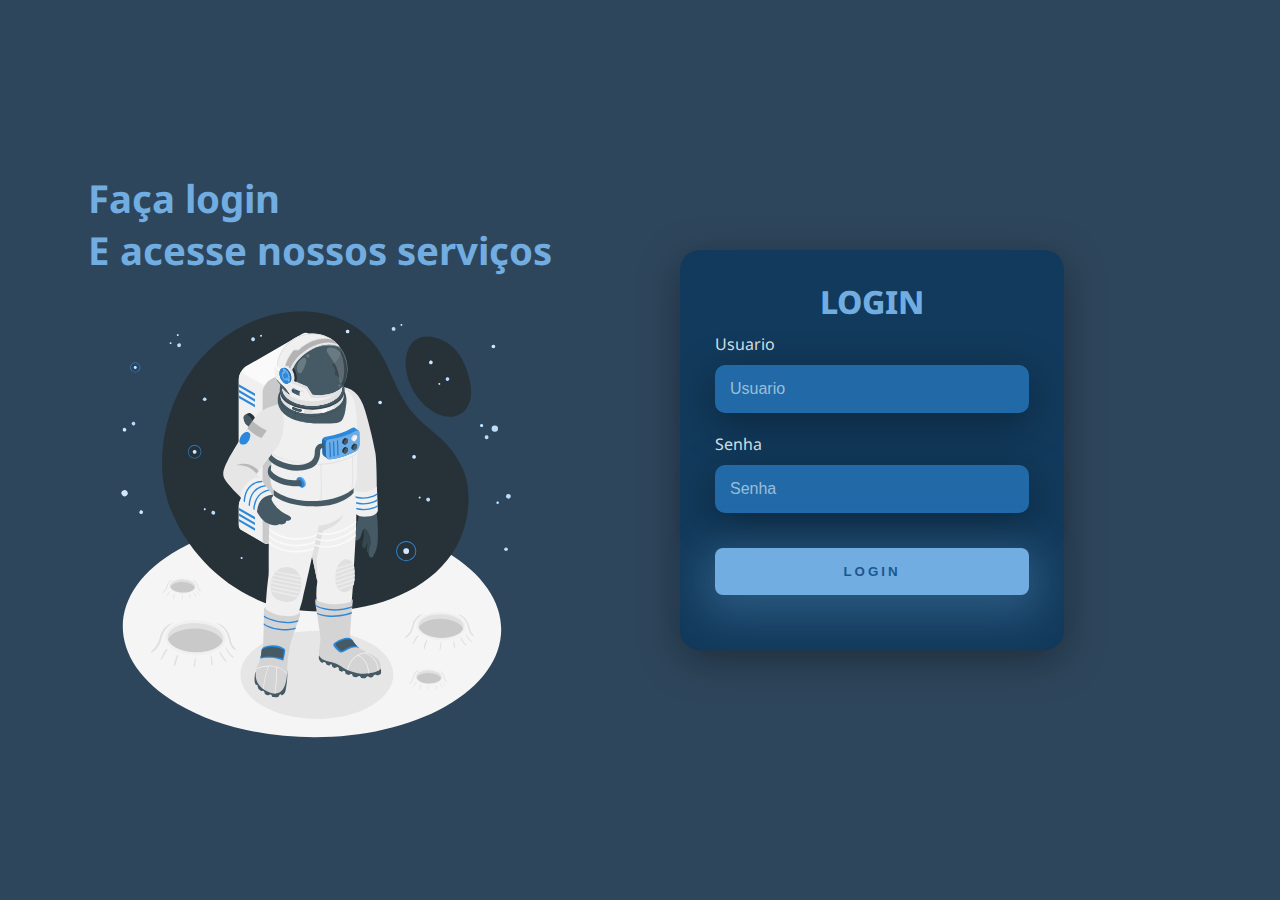
==== Página-de-login/index.html @ 1d5c9a23 "coloquei página de login" ====
<!DOCTYPE html>
<html lang="pt-br">
<head>
    <meta charset="UTF-8">
    <meta http-equiv="X-UA-Compatible" content="IE=edge">
    <meta name="viewport" content="width=device-width, initial-scale=1.0">
    <title>Login</title>
    <link rel="stylesheet" href="style.css">
</head>
<body>
    <div class="main-login">
        <div class="left-login">
            <h1>Faça login <br>E acesse nossos serviços</h1>
            <img src="astronaut-suit-animate.svg" class="left-login-image" alt="Astronauta animação">
        </div>
        <div class="right-login">
            <div class="card-login">
                <h1>LOGIN</h1>
                <div class="textfield">
                    <label for="Usuario">Usuario</label>
                    <input type="text" name="usuario" placeholder="Usuario">
                </div>
                <div class="textfield">
                    <label for="Usuario">Senha</label>
                    <input type="password" name="senha" placeholder="Senha">
                </div>
                <button class="btn-login">Login</button>
            </div>
        </div>
    </div>
    
</body>
</html>
---- Página-de-login/style.css ----
@charset "UTF-8";

@import url('https://fonts.googleapis.com/css2?family=Noto+Sans:wght@400;700&display=swap');

body {
    font-family: 'Noto Sans', sans-serif;
    margin: 0;
}

body * {
    box-sizing: border-box;
}

.main-login {
    width: 100vw;
    height: 100vh;
    background-color: #2E465C;
    display: flex;
    justify-content: center;
    align-items: center;
}

.letf-login {
    width: 50vw;
    height: 100vh;
    display: flex;
    justify-content: center;
    align-items: center;
    flex-direction: column;
}

.left-login > h1 {
    font-size: 3vw;
    color: #71ADE1;
}

.left-login-image {
    width: 35vw;
}

.right-login {
    width: 50vw;
    height: 100vh;
    display: flex;
    justify-content: center;
    align-items: center;
}

.card-login {
    width: 60%;
    display: flex;
    justify-content: center;
    align-items: center;
    flex-direction: column;
    padding: 30px 35px;
    background: #123A5C;
    border-radius: 20px;
    box-shadow: 0px 10px 40px #00000056;
}

.card-login > h1 {
    color: #71ADE1;
    font-weight: 800;
    margin: 0;
}

.textfield {
    width: 100%;
    display: flex;
    flex-direction: column;
    align-items: flex-start;
    justify-content: center;
    margin: 10px 0px;
}

.textfield > input {
    width: 100%;
    border: none;
    border-radius: 10px;
    padding: 15px;
    background-color: #2269A8;
    color: #f0ffffde;
    font-size: 12pt;
    box-shadow: 0px 10px 40px #00000056;
    outline: none;
    box-sizing: border-box;
}

.textfield > label {
    color: #f0ffffde;
    margin-bottom: 10px;
}

.textfield > input::placeholder {
    color: #f0ffff94;
}

.btn-login {
    width: 100%;
    padding: 16px 0px;
    margin: 25px;
    border: none;
    border-radius: 8px;
    outline: none;
    text-transform: uppercase;
    font-weight: 800;
    letter-spacing: 3px;
    color: #19588f;
    background-color: #71ADE1;
    cursor: pointer;
    box-shadow: 0px 10px 40px 12px #71ade142;
}

@media only screen and (max-width: 950px){
    .card-login{
        width: 85%;
    }
}

@media only screen and (max-width: 600px){
    .main-login {
        flex-direction: column;
    }

    .left-login > h1 {
        display: none;
    }

    .left-login {
        width: 100%;
        height: auto;
    }

    .right-login {
        width: 100%;
        height: auto;
    }

    .left-login-image {
        display: block;
        width: 50vw;
        margin: auto;
    }

    .card-login {
        width: 90%;
    }
}
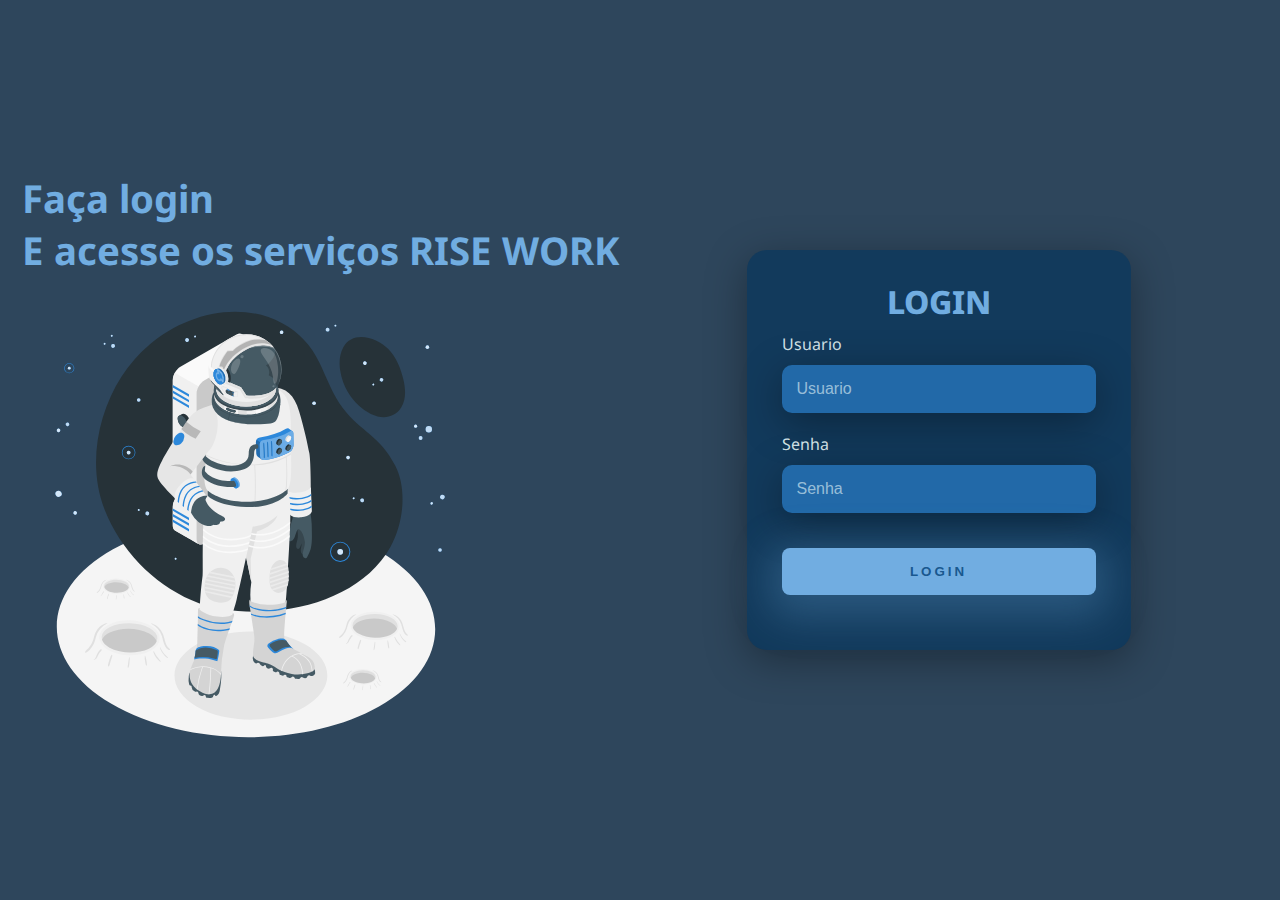
==== commit 4c62edb6: "modificando texto" ====
--- a/Página-de-login/index.html
+++ b/Página-de-login/index.html
@@ -10,7 +10,7 @@
 <body>
     <div class="main-login">
         <div class="left-login">
-            <h1>Faça login <br>E acesse nossos serviços</h1>
+            <h1>Faça login <br>E acesse os serviços RISE WORK</h1>
             <img src="astronaut-suit-animate.svg" class="left-login-image" alt="Astronauta animação">
         </div>
         <div class="right-login">
@@ -28,6 +28,6 @@
             </div>
         </div>
     </div>
-    
+
 </body>
 </html>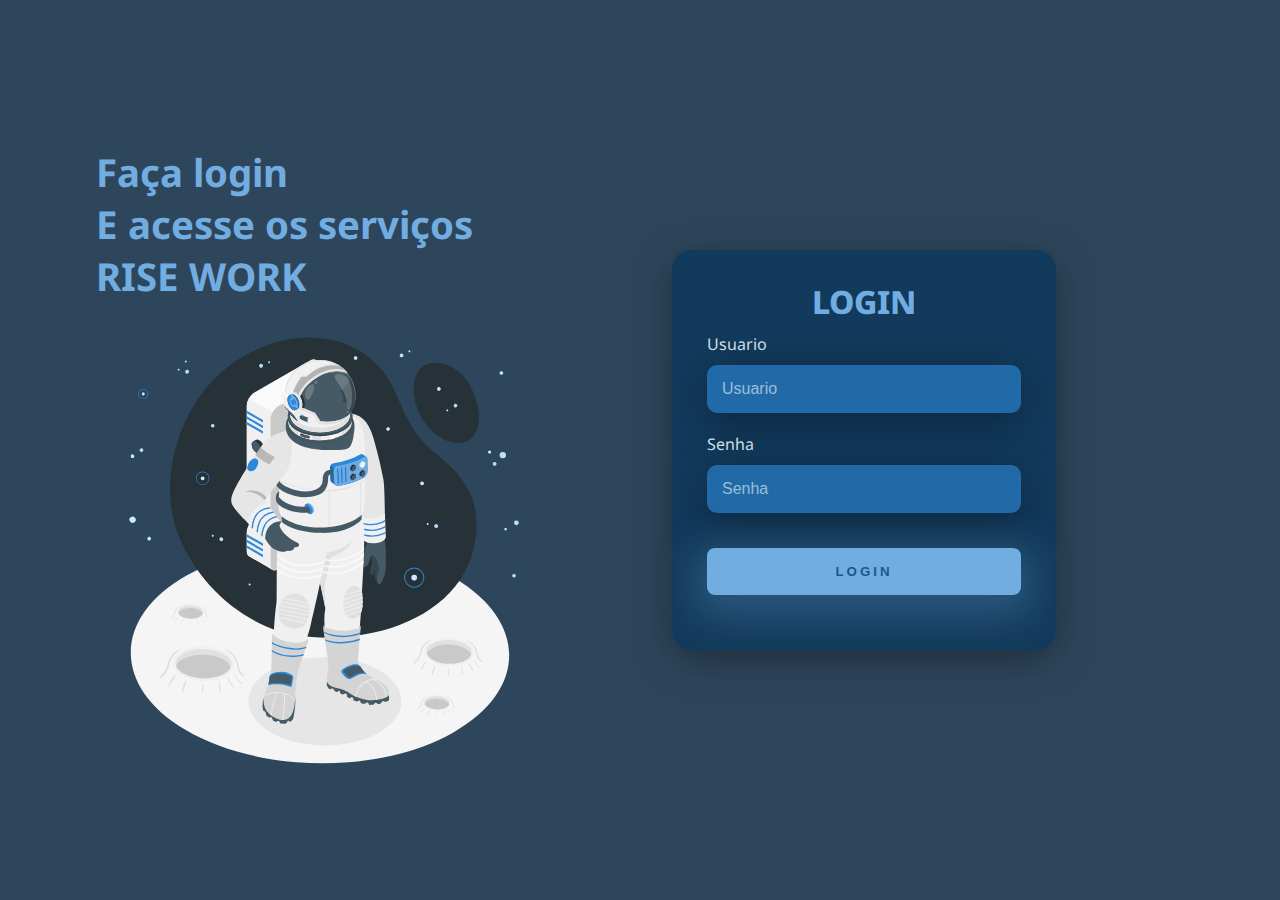
==== commit b138d8eb: "add favicon" ====
--- a/Página-de-login/index.html
+++ b/Página-de-login/index.html
@@ -6,11 +6,12 @@
     <meta name="viewport" content="width=device-width, initial-scale=1.0">
     <title>Login</title>
     <link rel="stylesheet" href="style.css">
+    <link rel="shortcut icon" href="Risework-logo-edited.png" type="image/x-icon">
 </head>
 <body>
     <div class="main-login">
         <div class="left-login">
-            <h1>Faça login <br>E acesse os serviços RISE WORK</h1>
+            <h1>Faça login <br>E acesse os serviços <br>RISE WORK</h1>
             <img src="astronaut-suit-animate.svg" class="left-login-image" alt="Astronauta animação">
         </div>
         <div class="right-login">
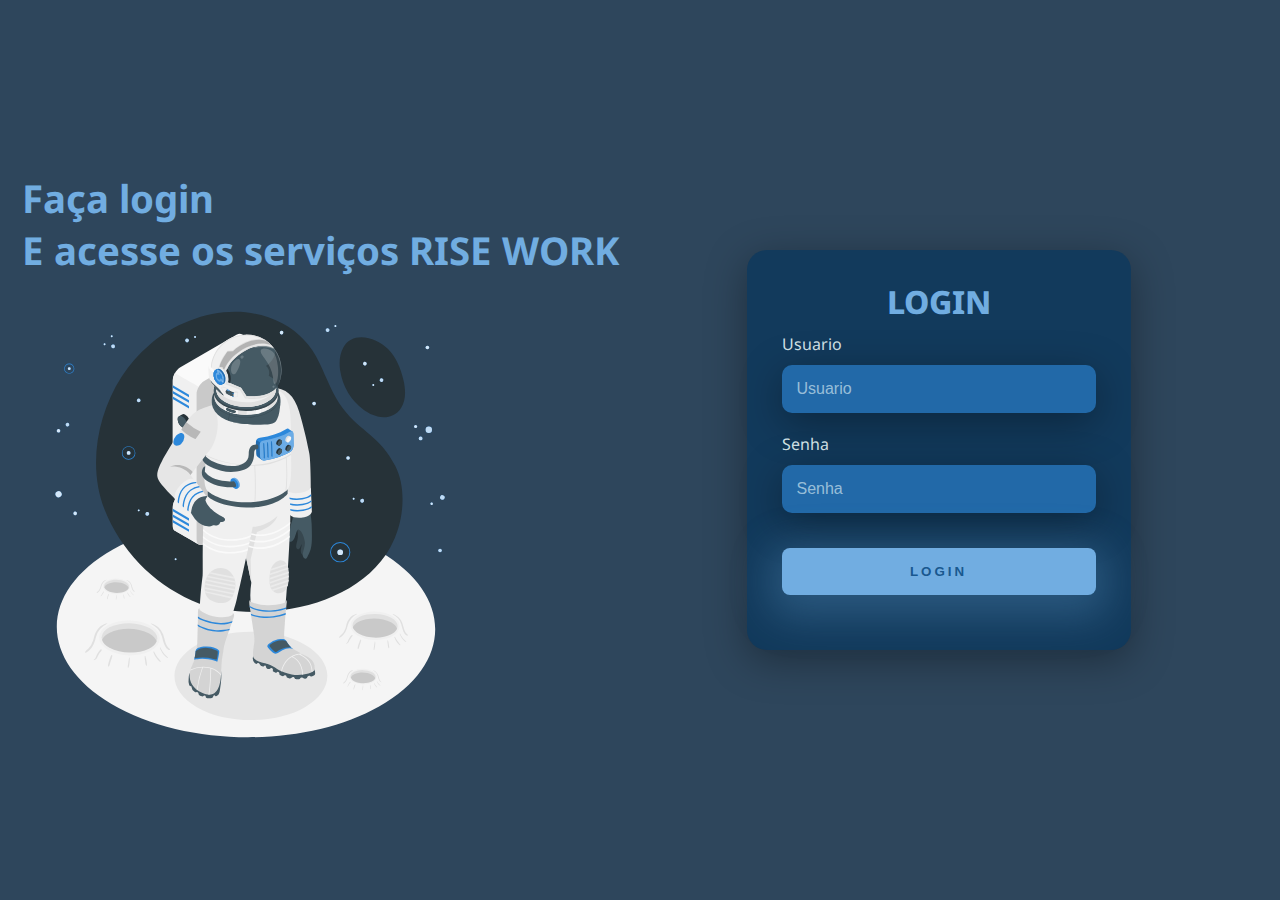
==== commit 6206a9ce: "atualização" ====
--- a/Página-de-login/index.html
+++ b/Página-de-login/index.html
@@ -11,7 +11,7 @@
 <body>
     <div class="main-login">
         <div class="left-login">
-            <h1>Faça login <br>E acesse os serviços <br>RISE WORK</h1>
+            <h1>Faça login <br>E acesse os serviços RISE WORK</h1>
             <img src="astronaut-suit-animate.svg" class="left-login-image" alt="Astronauta animação">
         </div>
         <div class="right-login">
